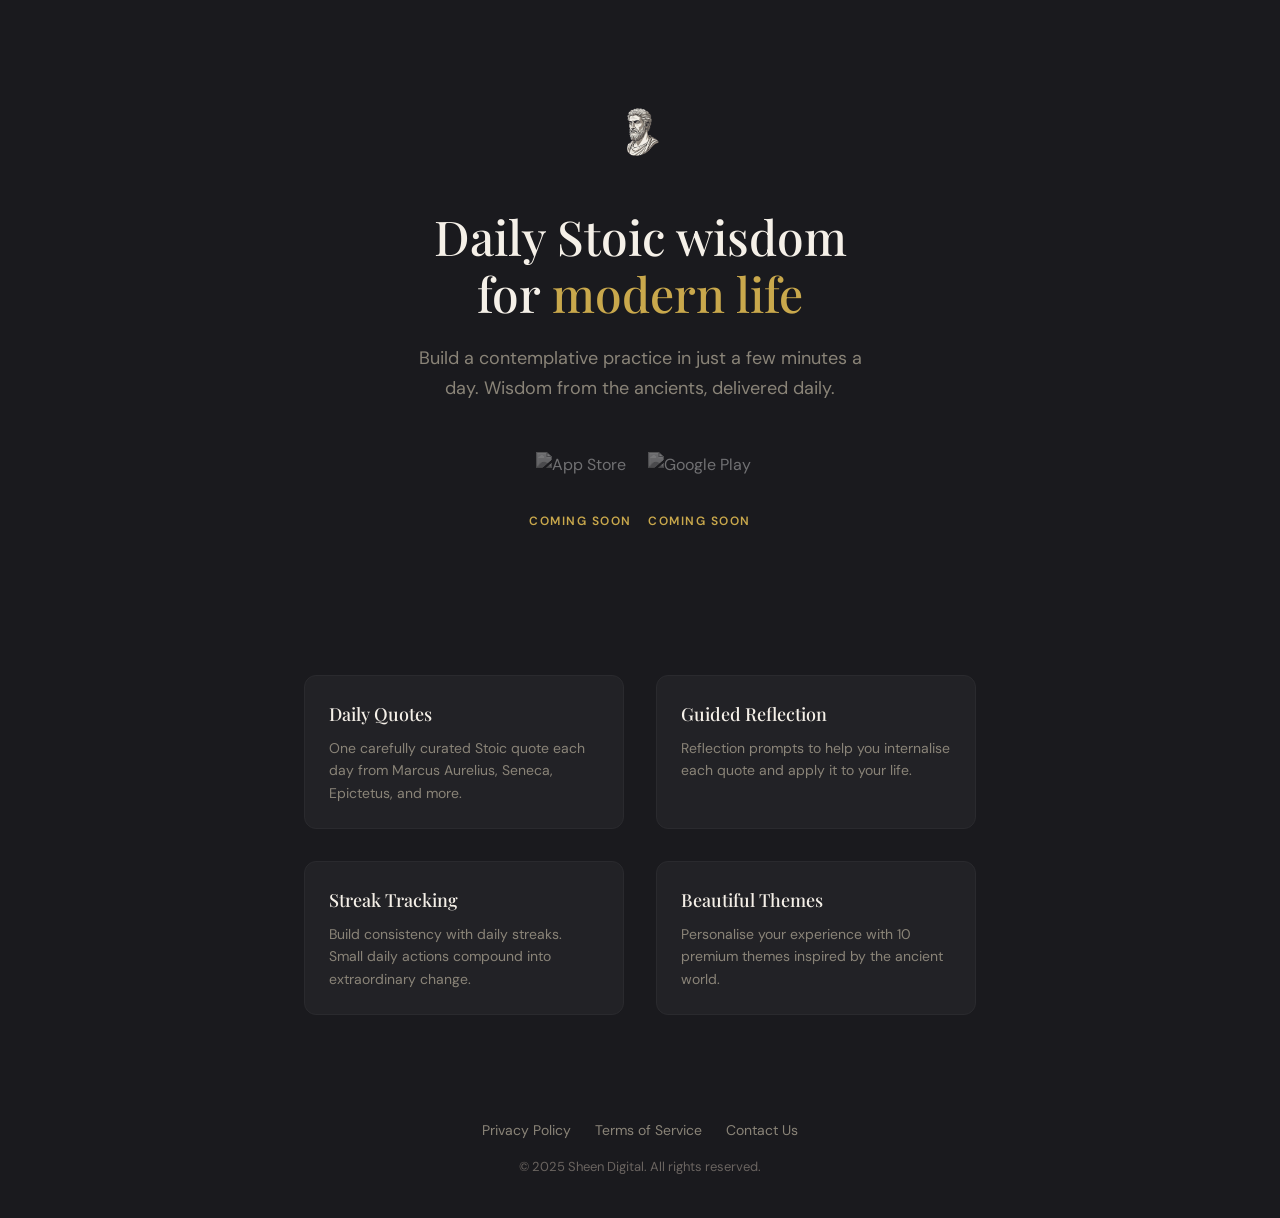
==== index.html @ 05b8869b "Initial commit: Ataraxia website" ====
<!DOCTYPE html>
<html lang="en">
<head>
  <meta charset="UTF-8">
  <meta name="viewport" content="width=device-width, initial-scale=1.0">
  <title>Ataraxia — Daily Stoic Wisdom</title>
  <meta name="description" content="Daily Stoic wisdom for modern life. Build a contemplative practice with quotes from Marcus Aurelius, Seneca, and Epictetus.">
  <link rel="stylesheet" href="style.css">
  <link rel="icon" href="favicon.png" type="image/png">
</head>
<body>

  <main>
    <section class="hero">
      <div class="container">
        <img src="logo.png" alt="" class="hero-logo" aria-hidden="true">
        <h1>Daily Stoic wisdom<br>for <span>modern life</span></h1>
        <p class="tagline">Build a contemplative practice in just a few minutes a day. Wisdom from the ancients, delivered daily.</p>
        <div class="store-badges">
          <div class="store-badge coming-soon">
            <img src="https://developer.apple.com/assets/elements/badges/download-on-the-app-store.svg" alt="App Store">
            <span class="coming-soon-label">Coming Soon</span>
          </div>
          <div class="store-badge coming-soon">
            <img src="https://upload.wikimedia.org/wikipedia/commons/7/78/Google_Play_Store_badge_EN.svg" alt="Google Play">
            <span class="coming-soon-label">Coming Soon</span>
          </div>
        </div>
      </div>
    </section>

    <section class="features">
      <div class="container">
        <div class="features-grid">
          <div class="feature">
            <h3>Daily Quotes</h3>
            <p>One carefully curated Stoic quote each day from Marcus Aurelius, Seneca, Epictetus, and more.</p>
          </div>
          <div class="feature">
            <h3>Guided Reflection</h3>
            <p>Reflection prompts to help you internalise each quote and apply it to your life.</p>
          </div>
          <div class="feature">
            <h3>Streak Tracking</h3>
            <p>Build consistency with daily streaks. Small daily actions compound into extraordinary change.</p>
          </div>
          <div class="feature">
            <h3>Beautiful Themes</h3>
            <p>Personalise your experience with 10 premium themes inspired by the ancient world.</p>
          </div>
        </div>
      </div>
    </section>
  </main>

  <footer>
    <div class="container">
      <div class="footer-links">
        <a href="/privacy">Privacy Policy</a>
        <a href="/terms">Terms of Service</a>
        <a href="mailto:help@sheendigital.co.uk">Contact Us</a>
      </div>
      <p class="copyright">&copy; 2025 Sheen Digital. All rights reserved.</p>
    </div>
  </footer>

</body>
</html>
---- style.css ----
@import url('https://fonts.googleapis.com/css2?family=Playfair+Display:wght@400;500;600&family=DM+Sans:wght@400;500;600&display=swap');

*,
*::before,
*::after {
  margin: 0;
  padding: 0;
  box-sizing: border-box;
}

:root {
  --bg-primary: #1A1A1E;
  --bg-secondary: #222226;
  --bg-tertiary: #2A2A2E;
  --bg-elevated: #303034;
  --text-primary: #F5F0E8;
  --text-secondary: #8A8478;
  --text-tertiary: #6A6460;
  --gold: #C9A84C;
  --gold-hover: #D4B459;
  --gold-muted: rgba(201, 168, 76, 0.15);
  --border-subtle: #2A2A2E;
  --border-medium: #3A3A3E;
  --font-heading: 'Playfair Display', Georgia, serif;
  --font-body: 'DM Sans', system-ui, sans-serif;
}

html {
  scroll-behavior: smooth;
}

body {
  background-color: var(--bg-primary);
  color: var(--text-primary);
  font-family: var(--font-body);
  font-size: 16px;
  line-height: 1.6;
  -webkit-font-smoothing: antialiased;
  -moz-osx-font-smoothing: grayscale;
}

a {
  color: var(--gold);
  text-decoration: none;
  transition: color 0.2s ease;
}

a:hover {
  color: var(--gold-hover);
}

/* ── Layout ─────────────────────────────────────────── */

.container {
  max-width: 720px;
  margin: 0 auto;
  padding: 0 24px;
}

/* ── Header ─────────────────────────────────────────── */

header {
  padding: 32px 0;
  border-bottom: 1px solid var(--border-subtle);
}

header .container {
  display: flex;
  align-items: center;
  justify-content: space-between;
}

.logo {
  display: flex;
  align-items: center;
  gap: 10px;
  font-family: var(--font-heading);
  font-size: 24px;
  font-weight: 500;
  color: var(--text-primary);
  letter-spacing: 0.5px;
}

.logo-icon {
  width: 32px;
  height: 32px;
  border-radius: 8px;
}

nav {
  display: flex;
  gap: 24px;
}

nav a {
  font-size: 14px;
  color: var(--text-secondary);
  font-weight: 500;
  letter-spacing: 0.3px;
}

nav a:hover {
  color: var(--text-primary);
}

/* ── Hero ───────────────────────────────────────────── */

.hero {
  text-align: center;
  padding: 96px 0 80px;
}

.hero-logo {
  width: 80px;
  height: 80px;
  border-radius: 20px;
  margin-bottom: 24px;
}

.hero h1 {
  font-family: var(--font-heading);
  font-size: 48px;
  font-weight: 500;
  line-height: 1.2;
  margin-bottom: 20px;
  color: var(--text-primary);
}

.hero h1 span {
  color: var(--gold);
}

.hero .tagline {
  font-size: 18px;
  color: var(--text-secondary);
  max-width: 480px;
  margin: 0 auto 48px;
  line-height: 1.7;
}

.store-badges {
  display: flex;
  justify-content: center;
  gap: 16px;
  flex-wrap: wrap;
}

.store-badge {
  display: flex;
  flex-direction: column;
  align-items: center;
  gap: 8px;
}

.store-badge img {
  height: 52px;
  width: auto;
}

.store-badge.coming-soon img {
  opacity: 0.4;
  filter: grayscale(100%);
  pointer-events: none;
}

.coming-soon-label {
  font-size: 12px;
  font-weight: 600;
  letter-spacing: 1.5px;
  text-transform: uppercase;
  color: var(--gold);
}

/* ── Features ───────────────────────────────────────── */

.features {
  padding: 64px 0;
}

.features-grid {
  display: grid;
  grid-template-columns: 1fr 1fr;
  gap: 32px;
}

.feature {
  padding: 24px;
  background: var(--bg-secondary);
  border-radius: 12px;
  border: 1px solid var(--border-subtle);
}

.feature h3 {
  font-family: var(--font-heading);
  font-size: 18px;
  font-weight: 500;
  margin-bottom: 8px;
  color: var(--text-primary);
}

.feature p {
  font-size: 14px;
  color: var(--text-secondary);
  line-height: 1.6;
}

/* ── Footer ─────────────────────────────────────────── */

footer {
  padding: 40px 0;
}

footer .container {
  display: flex;
  flex-direction: column;
  align-items: center;
  gap: 16px;
}

.footer-links {
  display: flex;
  gap: 24px;
  flex-wrap: wrap;
  justify-content: center;
}

.footer-links a {
  font-size: 14px;
  color: var(--text-secondary);
}

.footer-links a:hover {
  color: var(--text-primary);
}

.copyright {
  font-size: 13px;
  color: var(--text-tertiary);
}

/* ── Legal Pages ────────────────────────────────────── */

.legal {
  padding: 64px 0 80px;
}

.legal h1 {
  font-family: var(--font-heading);
  font-size: 36px;
  font-weight: 500;
  margin-bottom: 8px;
}

.legal .effective-date {
  font-size: 14px;
  color: var(--text-tertiary);
  margin-bottom: 48px;
}

.legal h2 {
  font-family: var(--font-heading);
  font-size: 22px;
  font-weight: 500;
  margin-top: 40px;
  margin-bottom: 12px;
  color: var(--text-primary);
}

.legal p {
  margin-bottom: 16px;
  color: var(--text-secondary);
  line-height: 1.7;
}

.legal ul {
  margin-bottom: 16px;
  padding-left: 24px;
}

.legal li {
  margin-bottom: 8px;
  color: var(--text-secondary);
  line-height: 1.6;
}

.legal strong {
  color: var(--text-primary);
  font-weight: 500;
}

.legal a {
  color: var(--gold);
}

/* ── Responsive ─────────────────────────────────────── */

@media (max-width: 600px) {
  .hero {
    padding: 64px 0 56px;
  }

  .hero h1 {
    font-size: 34px;
  }

  .hero .tagline {
    font-size: 16px;
  }

  .features-grid {
    grid-template-columns: 1fr;
    gap: 16px;
  }

  header .container {
    flex-direction: column;
    gap: 16px;
  }

  nav {
    gap: 16px;
  }
}
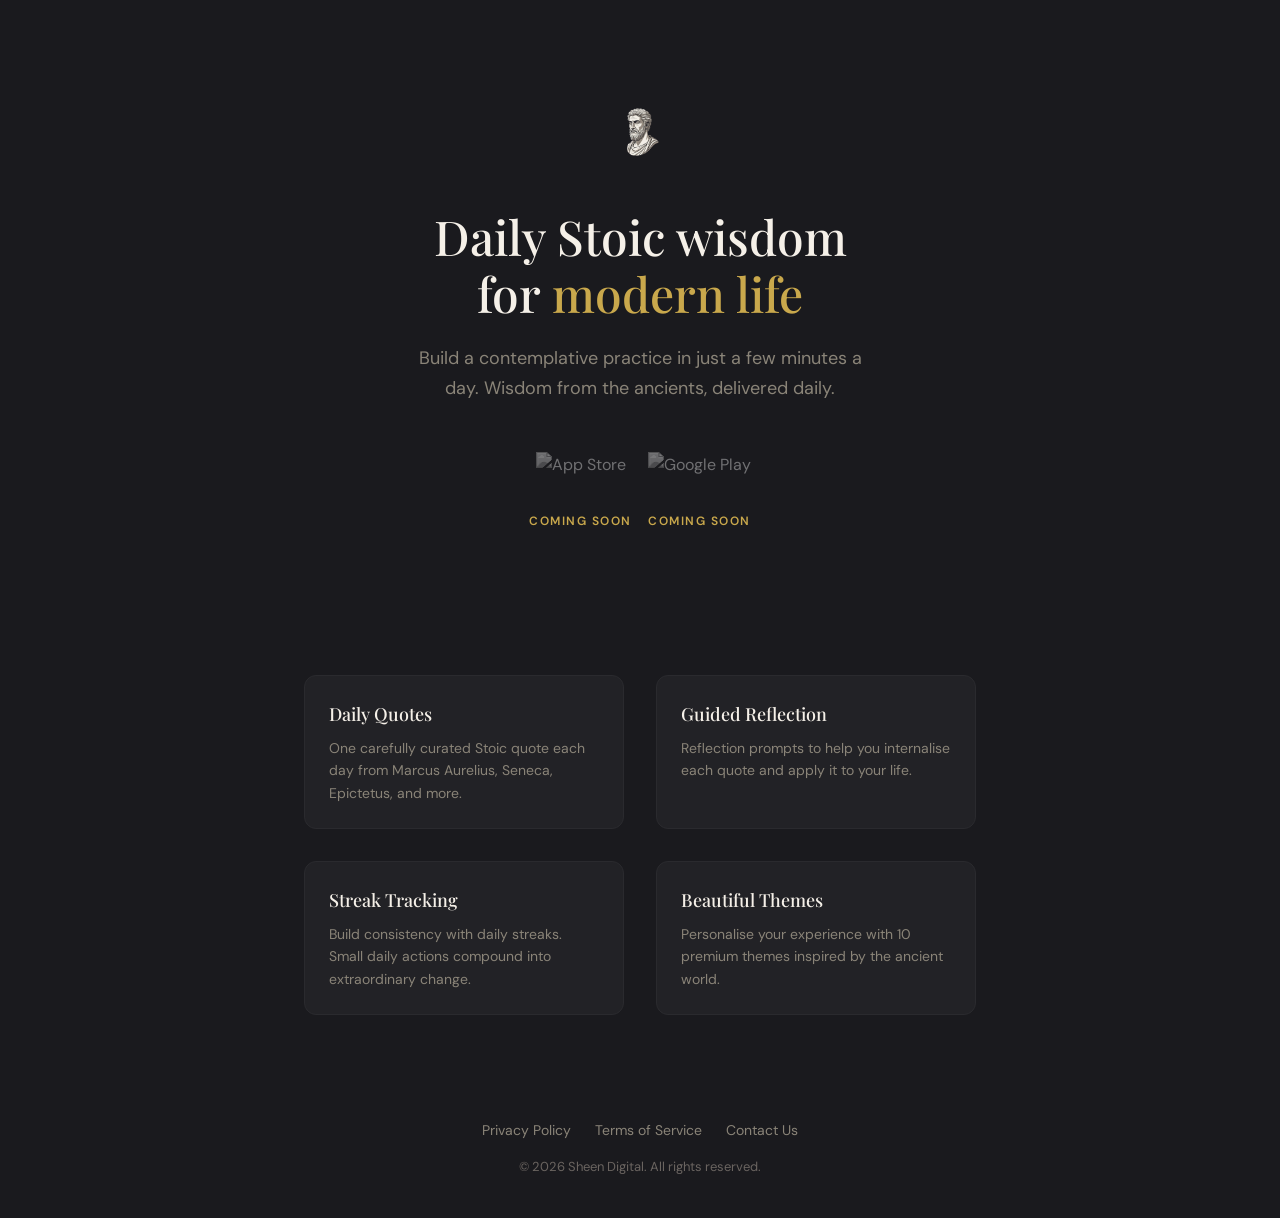
==== commit 229e2222: "Use dynamic copyright year instead of hardcoded 2025 Co-Authored-By: Claude Opus 4.6 <noreply@anthro" ====
--- a/index.html
+++ b/index.html
@@ -60,7 +60,7 @@
         <a href="/terms">Terms of Service</a>
         <a href="mailto:help@sheendigital.co.uk">Contact Us</a>
       </div>
-      <p class="copyright">&copy; 2025 Sheen Digital. All rights reserved.</p>
+      <p class="copyright">&copy; <script>document.write(new Date().getFullYear())</script> Sheen Digital. All rights reserved.</p>
     </div>
   </footer>
 
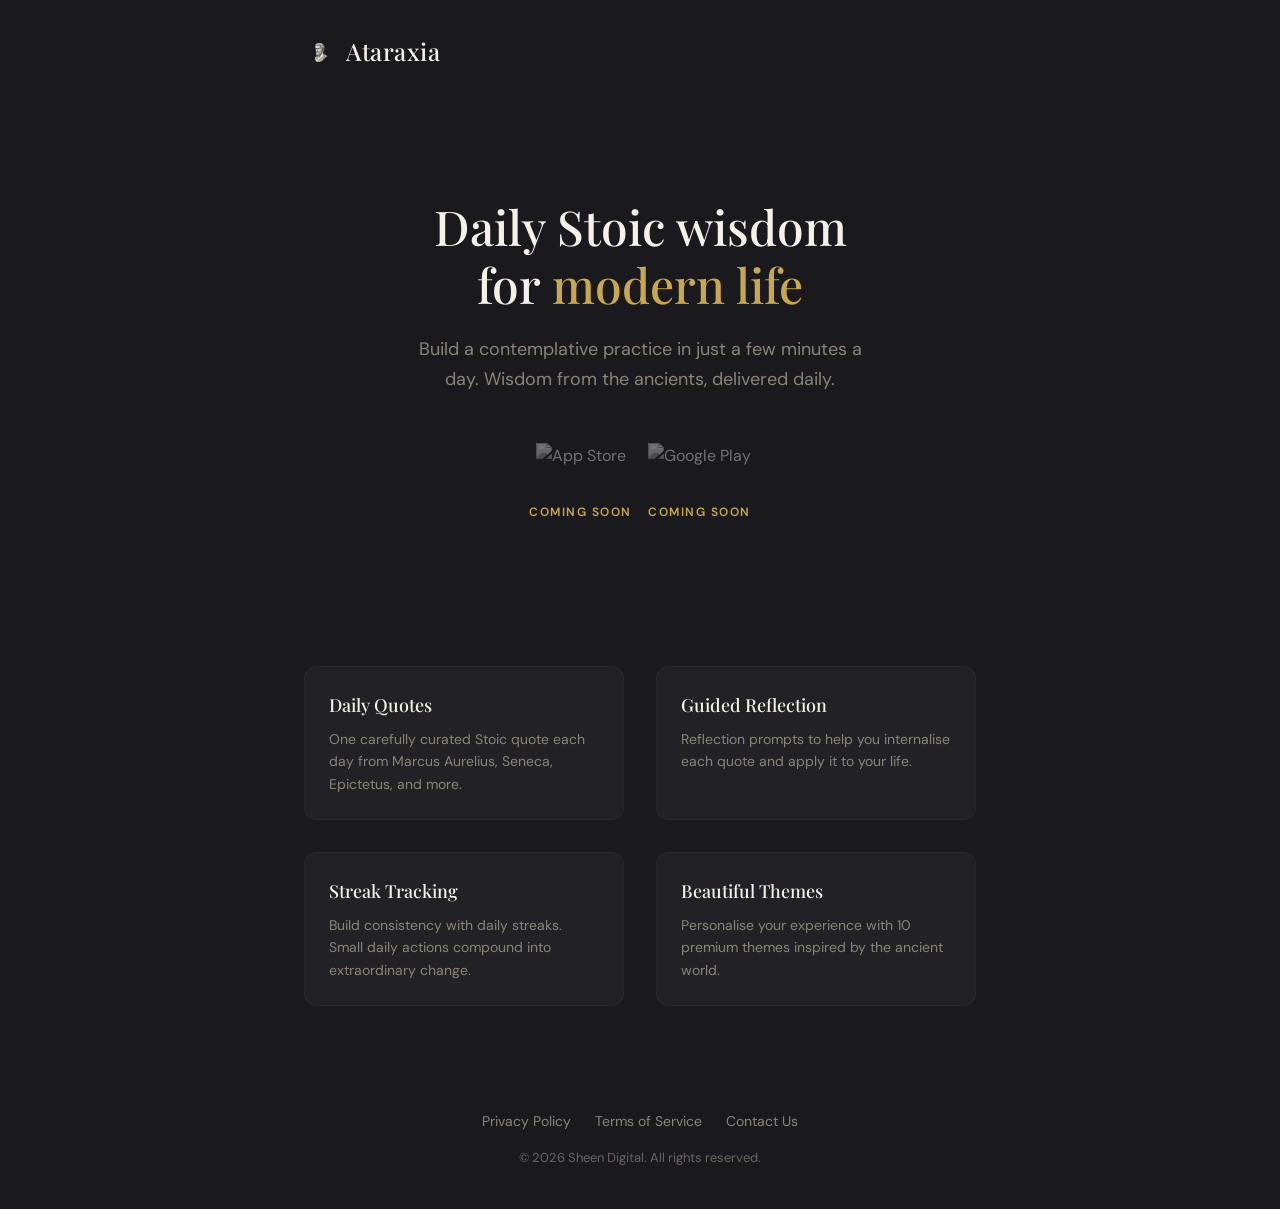
==== commit 157a42ea: "Add shared header with app icon and name across all pages - Replace fixed home button with proper he" ====
--- a/index.html
+++ b/index.html
@@ -10,10 +10,18 @@
 </head>
 <body>
 
+  <header>
+    <div class="container">
+      <a href="/" class="logo">
+        <img src="logo.png" alt="" class="logo-icon">
+        <span>Ataraxia</span>
+      </a>
+    </div>
+  </header>
+
   <main>
     <section class="hero">
       <div class="container">
-        <img src="logo.png" alt="" class="hero-logo" aria-hidden="true">
         <h1>Daily Stoic wisdom<br>for <span>modern life</span></h1>
         <p class="tagline">Build a contemplative practice in just a few minutes a day. Wisdom from the ancients, delivered daily.</p>
         <div class="store-badges">
--- a/style.css
+++ b/style.css
@@ -61,7 +61,6 @@
 
 header {
   padding: 32px 0;
-  border-bottom: 1px solid var(--border-subtle);
 }
 
 header .container {
@@ -72,7 +71,7 @@
 
 .logo {
   display: flex;
-  align-items: center;
+  align-items: end;
   gap: 10px;
   font-family: var(--font-heading);
   font-size: 24px;
@@ -85,6 +84,8 @@
   width: 32px;
   height: 32px;
   border-radius: 8px;
+  vertical-align: middle;
+  display: block;
 }
 
 nav {
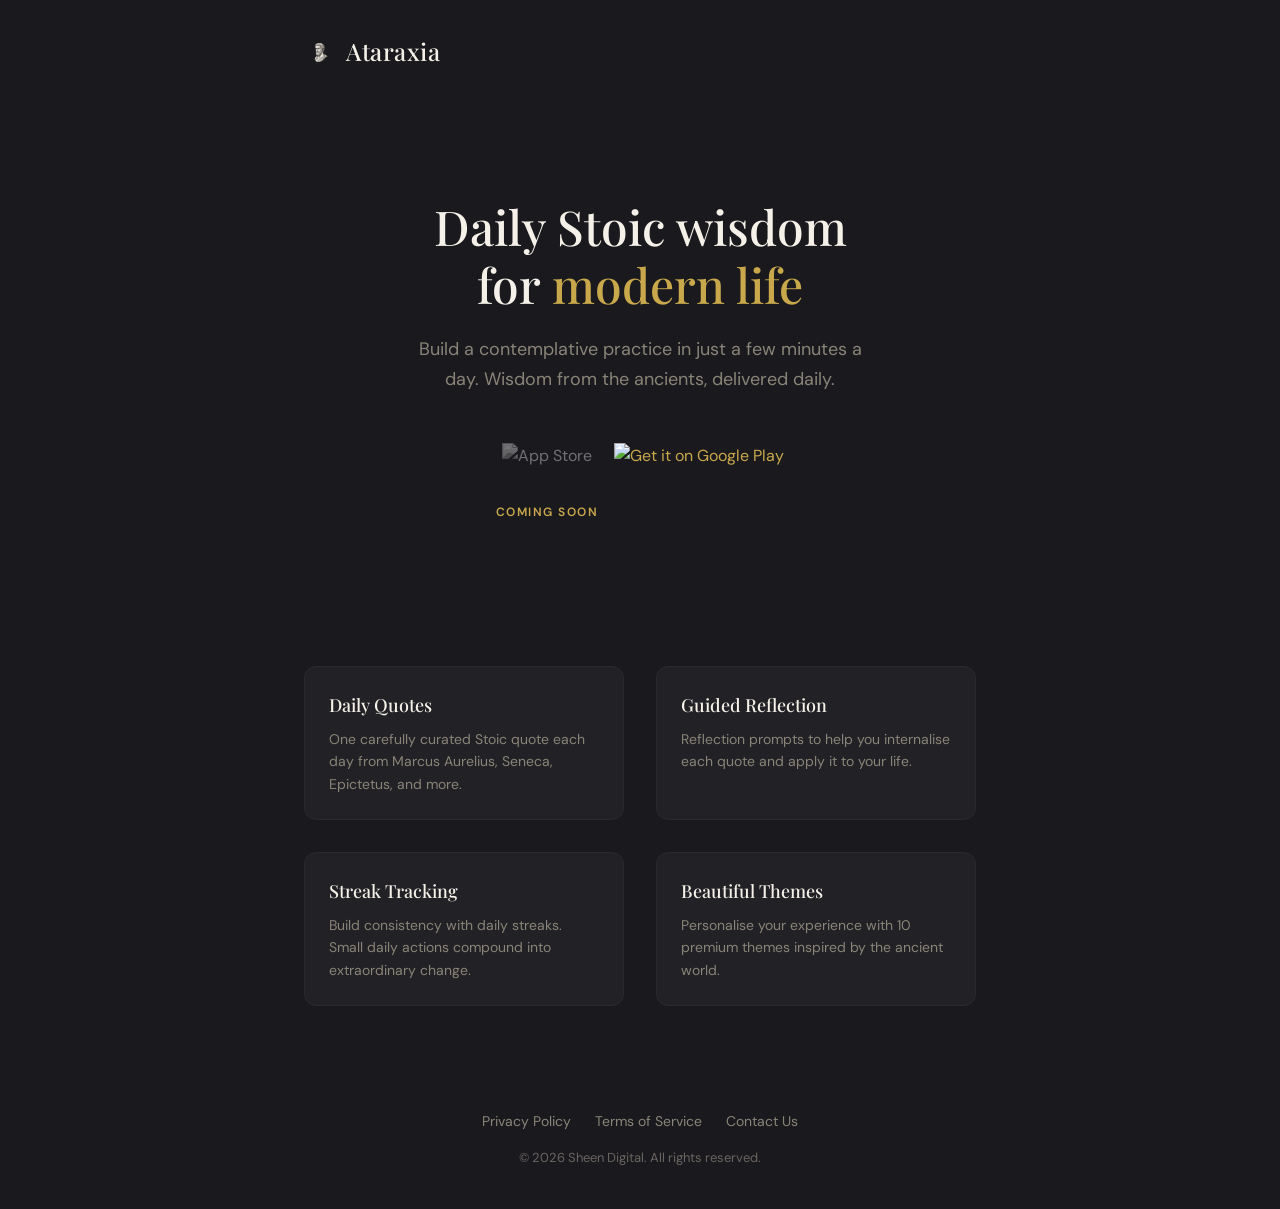
==== commit 0b0abbcf: "Enable Google Play Store link now that app is live Co-Authored-By: Claude Sonnet 4.6 <noreply@anthro" ====
--- a/index.html
+++ b/index.html
@@ -29,10 +29,9 @@
             <img src="https://developer.apple.com/assets/elements/badges/download-on-the-app-store.svg" alt="App Store">
             <span class="coming-soon-label">Coming Soon</span>
           </div>
-          <div class="store-badge coming-soon">
-            <img src="https://upload.wikimedia.org/wikipedia/commons/7/78/Google_Play_Store_badge_EN.svg" alt="Google Play">
-            <span class="coming-soon-label">Coming Soon</span>
-          </div>
+          <a href="https://play.google.com/store/apps/details?id=com.ataraxia.app" class="store-badge" target="_blank" rel="noopener noreferrer">
+            <img src="https://upload.wikimedia.org/wikipedia/commons/7/78/Google_Play_Store_badge_EN.svg" alt="Get it on Google Play">
+          </a>
         </div>
       </div>
     </section>
